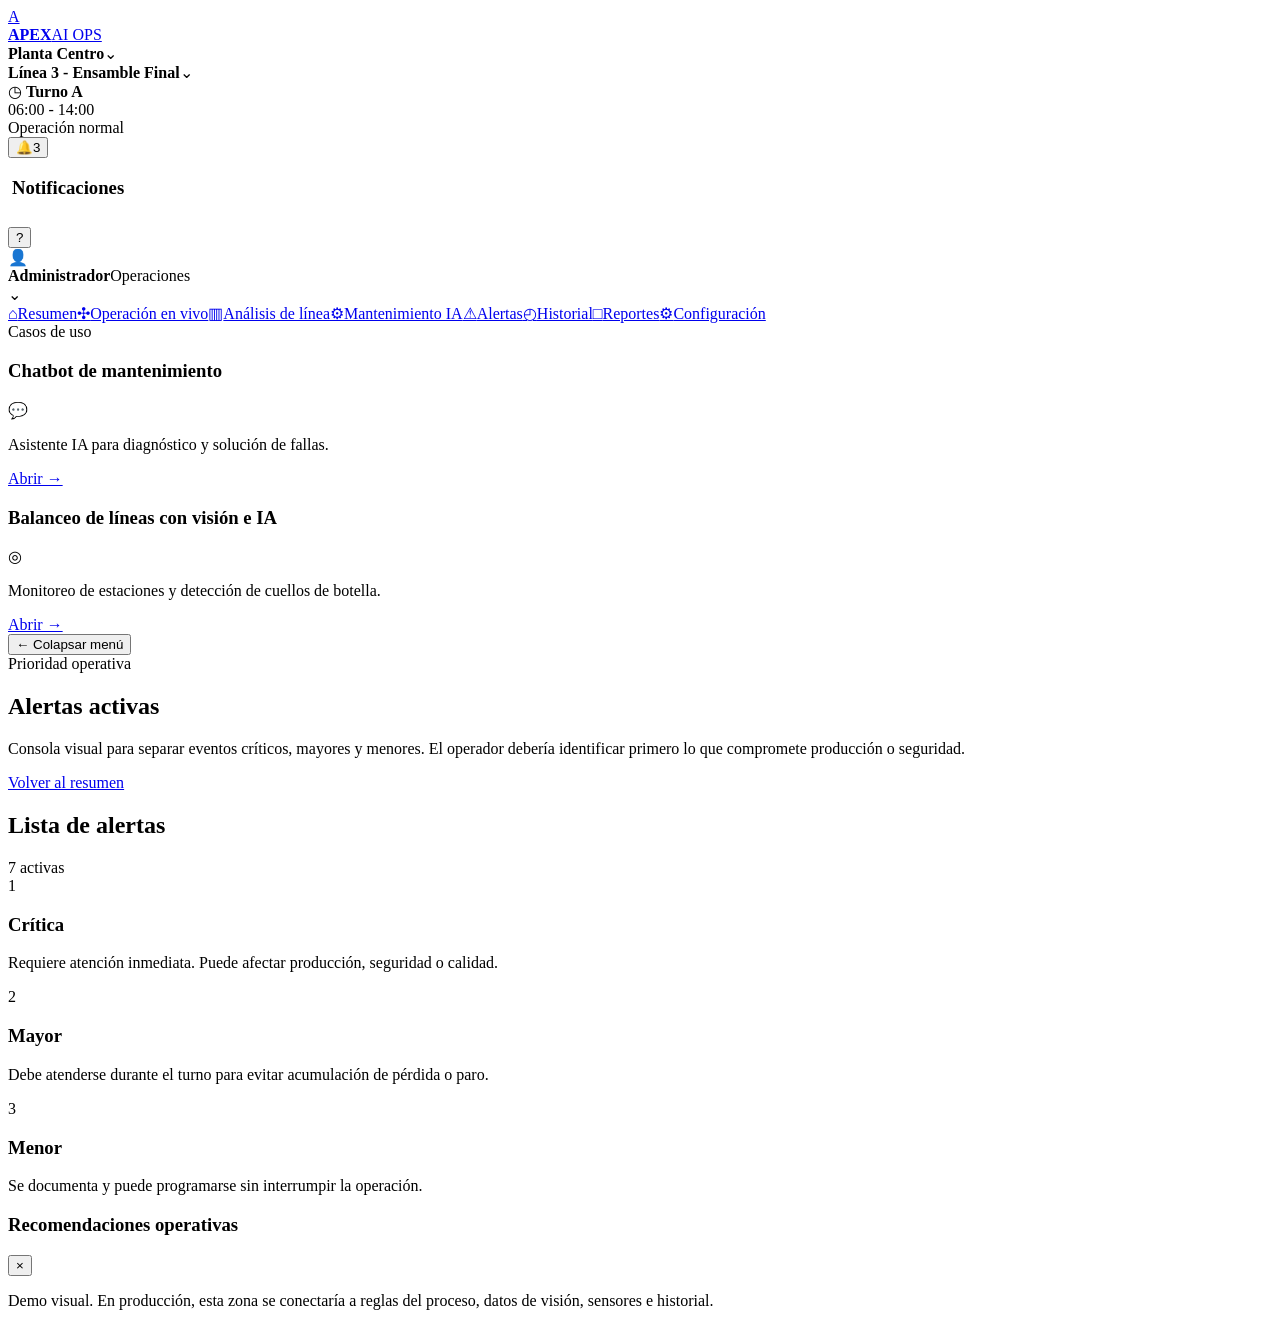
==== alertas.html @ f7f69852 "Add files via upload" ====
<!doctype html>
<html lang="es">
<head>
  <meta charset="utf-8" />
  <meta name="viewport" content="width=device-width, initial-scale=1" />
  <title>Alertas | APEX AI OPS</title>
  <meta name="description" content="Prototipo visual de interfaz industrial APEX AI OPS." />
  <link rel="stylesheet" href="assets/css/styles.css" />
</head>
<body>
  <div class="app-shell">
    <header class="topbar">
      <a class="brand" href="index.html" aria-label="Inicio APEX AI OPS">
        <div class="brand-mark">A</div>
        <div class="brand-text"><strong>APEX</strong><span>AI OPS</span></div>
      </a>
      <div class="topbar-main">
        <div class="topbar-selects">
          <div class="selector"><strong>Planta Centro</strong><span>⌄</span></div>
          <div class="selector"><strong>Línea 3 - Ensamble Final</strong><span>⌄</span></div>
        </div>
        <div class="topbar-status">
          <div class="shift">◷ <span><b>Turno A</b><br />06:00 - 14:00</span></div>
          <div class="status-pill"><span class="status-dot" data-operation-status-dot></span><span data-operation-status-text>Operación normal</span></div>
          <div class="notif-wrapper">
            <button class="icon-btn" type="button" data-toggle-notifications aria-label="Notificaciones">🔔<span class="badge">3</span></button>
            <div class="notif-menu" data-notifications-menu>
              <div class="card-header" style="padding:0 4px 10px;min-height:auto;border-bottom:0;"><h3 class="card-title">Notificaciones</h3></div>
              <div class="alert-list" data-alert-list data-limit="3"></div>
            </div>
          </div>
          <button class="icon-btn" type="button" aria-label="Ayuda">?</button>
          <div class="user-menu"><div class="avatar">👤</div><div class="user-label"><strong>Administrador</strong><span>Operaciones</span></div><span>⌄</span></div>
        </div>
      </div>
    </header>

    <aside class="sidebar">
      <nav class="nav-list" aria-label="Navegación principal">
        <a class="nav-item " href="index.html"><span class="nav-icon">⌂</span><span>Resumen</span></a><a class="nav-item " href="operacion.html"><span class="nav-icon">✣</span><span>Operación en vivo</span></a><a class="nav-item " href="balanceo.html"><span class="nav-icon">▥</span><span>Análisis de línea</span></a><a class="nav-item " href="mantenimiento.html"><span class="nav-icon">⚙</span><span>Mantenimiento IA</span></a><a class="nav-item active" href="alertas.html"><span class="nav-icon">⚠</span><span>Alertas</span></a><a class="nav-item " href="historial.html"><span class="nav-icon">◴</span><span>Historial</span></a><a class="nav-item " href="reportes.html"><span class="nav-icon">□</span><span>Reportes</span></a><a class="nav-item " href="configuracion.html"><span class="nav-icon">⚙</span><span>Configuración</span></a>
      </nav>
      <div class="sidebar-section-title">Casos de uso</div>
      <div class="usecase-rail">
        <article class="usecase-mini">
          <header><h3>Chatbot de mantenimiento</h3><div class="usecase-icon">💬</div></header>
          <p>Asistente IA para diagnóstico y solución de fallas.</p>
          <a class="link-arrow" href="mantenimiento.html">Abrir →</a>
        </article>
        <article class="usecase-mini">
          <header><h3>Balanceo de líneas con visión e IA</h3><div class="usecase-icon">◎</div></header>
          <p>Monitoreo de estaciones y detección de cuellos de botella.</p>
          <a class="link-arrow" href="balanceo.html">Abrir →</a>
        </article>
      </div>
      <button class="collapse-btn" data-collapse-sidebar type="button">← <span>Colapsar menú</span></button>
    </aside>

    <main class="main">
      
<section class="page-title-row"><div><div class="page-kicker">Prioridad operativa</div><h1>Alertas activas</h1><p>Consola visual para separar eventos críticos, mayores y menores. El operador debería identificar primero lo que compromete producción o seguridad.</p></div><a class="btn" href="index.html">Volver al resumen</a></section>
<section class="card"><header class="card-header"><h2 class="card-title">Lista de alertas</h2><span class="tag bad">7 activas</span></header><div class="card-body"><div class="alert-list" data-alert-list></div></div></section>
<section class="section-grid"><article class="card workflow-card"><div class="workflow-number">1</div><h3>Crítica</h3><p>Requiere atención inmediata. Puede afectar producción, seguridad o calidad.</p></article><article class="card workflow-card"><div class="workflow-number">2</div><h3>Mayor</h3><p>Debe atenderse durante el turno para evitar acumulación de pérdida o paro.</p></article><article class="card workflow-card"><div class="workflow-number">3</div><h3>Menor</h3><p>Se documenta y puede programarse sin interrumpir la operación.</p></article></section>

    </main>
  </div>

  <div class="modal-backdrop" data-modal>
    <section class="modal" role="dialog" aria-modal="true" aria-label="Recomendaciones">
      <header><h3>Recomendaciones operativas</h3><button class="icon-btn" data-close-modal type="button">×</button></header>
      <div class="modal-body">
        <p class="helper-note">Demo visual. En producción, esta zona se conectaría a reglas del proceso, datos de visión, sensores e historial.</p>
        <div style="margin-top:12px;" data-recommendations></div>
      </div>
    </section>
  </div>
  <script src="assets/js/app.js"></script>
</body>
</html>
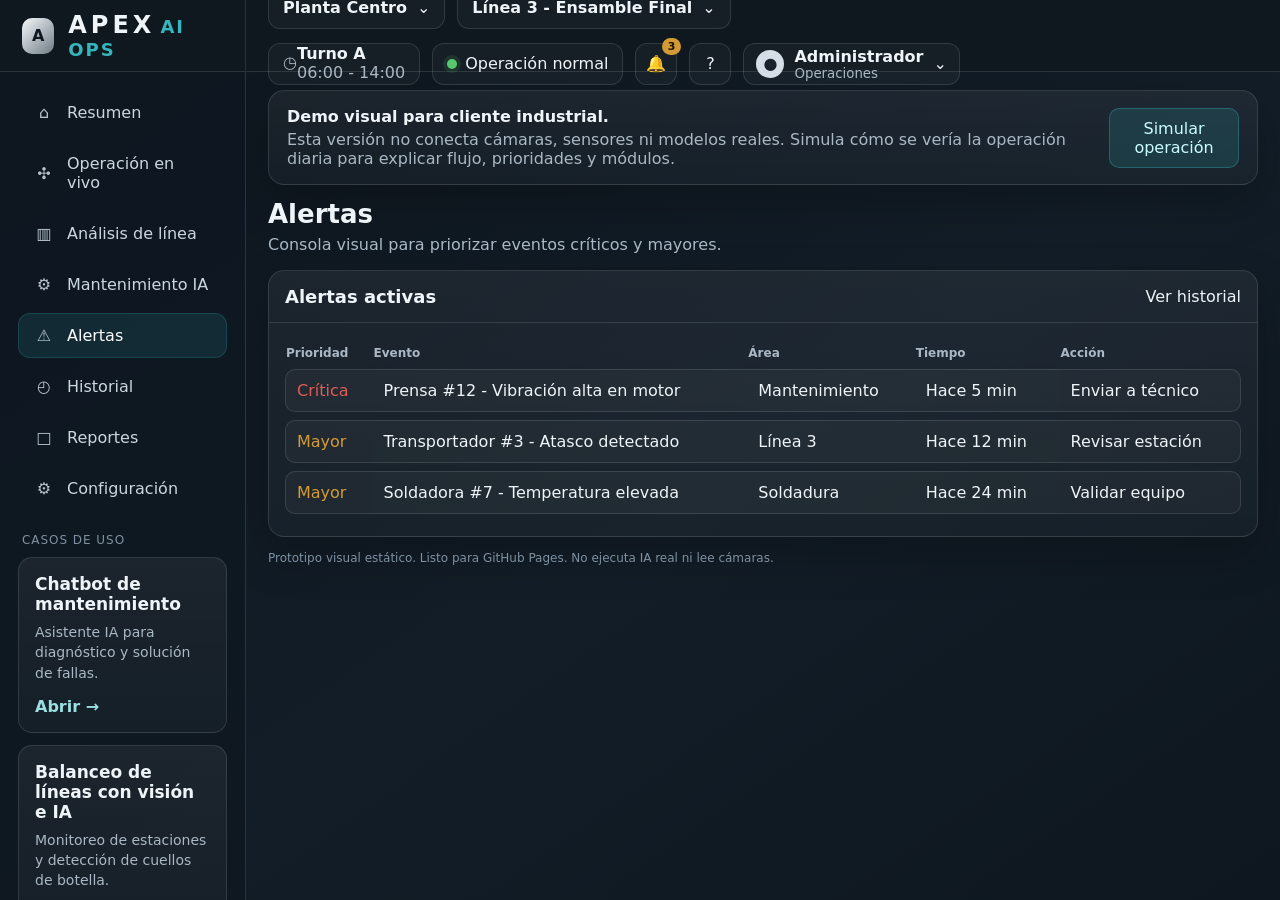
==== commit b6684b41: "Add files via upload" ====
--- a/alertas.html
+++ b/alertas.html
@@ -1,78 +1,29 @@
-<!doctype html>
-<html lang="es">
-<head>
-  <meta charset="utf-8" />
-  <meta name="viewport" content="width=device-width, initial-scale=1" />
-  <title>Alertas | APEX AI OPS</title>
-  <meta name="description" content="Prototipo visual de interfaz industrial APEX AI OPS." />
-  <link rel="stylesheet" href="assets/css/styles.css" />
-</head>
-<body>
-  <div class="app-shell">
-    <header class="topbar">
-      <a class="brand" href="index.html" aria-label="Inicio APEX AI OPS">
-        <div class="brand-mark">A</div>
-        <div class="brand-text"><strong>APEX</strong><span>AI OPS</span></div>
-      </a>
-      <div class="topbar-main">
-        <div class="topbar-selects">
-          <div class="selector"><strong>Planta Centro</strong><span>⌄</span></div>
-          <div class="selector"><strong>Línea 3 - Ensamble Final</strong><span>⌄</span></div>
-        </div>
-        <div class="topbar-status">
-          <div class="shift">◷ <span><b>Turno A</b><br />06:00 - 14:00</span></div>
-          <div class="status-pill"><span class="status-dot" data-operation-status-dot></span><span data-operation-status-text>Operación normal</span></div>
-          <div class="notif-wrapper">
-            <button class="icon-btn" type="button" data-toggle-notifications aria-label="Notificaciones">🔔<span class="badge">3</span></button>
-            <div class="notif-menu" data-notifications-menu>
-              <div class="card-header" style="padding:0 4px 10px;min-height:auto;border-bottom:0;"><h3 class="card-title">Notificaciones</h3></div>
-              <div class="alert-list" data-alert-list data-limit="3"></div>
-            </div>
-          </div>
-          <button class="icon-btn" type="button" aria-label="Ayuda">?</button>
-          <div class="user-menu"><div class="avatar">👤</div><div class="user-label"><strong>Administrador</strong><span>Operaciones</span></div><span>⌄</span></div>
-        </div>
-      </div>
-    </header>
-
-    <aside class="sidebar">
-      <nav class="nav-list" aria-label="Navegación principal">
-        <a class="nav-item " href="index.html"><span class="nav-icon">⌂</span><span>Resumen</span></a><a class="nav-item " href="operacion.html"><span class="nav-icon">✣</span><span>Operación en vivo</span></a><a class="nav-item " href="balanceo.html"><span class="nav-icon">▥</span><span>Análisis de línea</span></a><a class="nav-item " href="mantenimiento.html"><span class="nav-icon">⚙</span><span>Mantenimiento IA</span></a><a class="nav-item active" href="alertas.html"><span class="nav-icon">⚠</span><span>Alertas</span></a><a class="nav-item " href="historial.html"><span class="nav-icon">◴</span><span>Historial</span></a><a class="nav-item " href="reportes.html"><span class="nav-icon">□</span><span>Reportes</span></a><a class="nav-item " href="configuracion.html"><span class="nav-icon">⚙</span><span>Configuración</span></a>
-      </nav>
-      <div class="sidebar-section-title">Casos de uso</div>
-      <div class="usecase-rail">
-        <article class="usecase-mini">
-          <header><h3>Chatbot de mantenimiento</h3><div class="usecase-icon">💬</div></header>
-          <p>Asistente IA para diagnóstico y solución de fallas.</p>
-          <a class="link-arrow" href="mantenimiento.html">Abrir →</a>
-        </article>
-        <article class="usecase-mini">
-          <header><h3>Balanceo de líneas con visión e IA</h3><div class="usecase-icon">◎</div></header>
-          <p>Monitoreo de estaciones y detección de cuellos de botella.</p>
-          <a class="link-arrow" href="balanceo.html">Abrir →</a>
-        </article>
-      </div>
-      <button class="collapse-btn" data-collapse-sidebar type="button">← <span>Colapsar menú</span></button>
-    </aside>
-
-    <main class="main">
-      
-<section class="page-title-row"><div><div class="page-kicker">Prioridad operativa</div><h1>Alertas activas</h1><p>Consola visual para separar eventos críticos, mayores y menores. El operador debería identificar primero lo que compromete producción o seguridad.</p></div><a class="btn" href="index.html">Volver al resumen</a></section>
-<section class="card"><header class="card-header"><h2 class="card-title">Lista de alertas</h2><span class="tag bad">7 activas</span></header><div class="card-body"><div class="alert-list" data-alert-list></div></div></section>
-<section class="section-grid"><article class="card workflow-card"><div class="workflow-number">1</div><h3>Crítica</h3><p>Requiere atención inmediata. Puede afectar producción, seguridad o calidad.</p></article><article class="card workflow-card"><div class="workflow-number">2</div><h3>Mayor</h3><p>Debe atenderse durante el turno para evitar acumulación de pérdida o paro.</p></article><article class="card workflow-card"><div class="workflow-number">3</div><h3>Menor</h3><p>Se documenta y puede programarse sin interrumpir la operación.</p></article></section>
-
-    </main>
-  </div>
-
-  <div class="modal-backdrop" data-modal>
-    <section class="modal" role="dialog" aria-modal="true" aria-label="Recomendaciones">
-      <header><h3>Recomendaciones operativas</h3><button class="icon-btn" data-close-modal type="button">×</button></header>
-      <div class="modal-body">
-        <p class="helper-note">Demo visual. En producción, esta zona se conectaría a reglas del proceso, datos de visión, sensores e historial.</p>
-        <div style="margin-top:12px;" data-recommendations></div>
-      </div>
-    </section>
-  </div>
-  <script src="assets/js/app.js"></script>
-</body>
-</html>
+<!doctype html><html lang="es"><head><meta charset="utf-8"><meta name="viewport" content="width=device-width,initial-scale=1"><title>Alertas | APEX AI OPS</title><style>
+:root{
+  --bg:#0f1720; --panel:#17212b; --panel2:#1b2733; --panel3:#22303c;
+  --line:rgba(202,215,225,.14); --line2:rgba(202,215,225,.25);
+  --text:#eef4f8; --muted:#a9b8c4; --soft:#7f90a0;
+  --teal:#36b6bc; --green:#58c56f; --amber:#d49b34; --red:#df5d56; --blue:#5ca7d9;
+  --shadow:0 18px 45px rgba(0,0,0,.22); --r:16px; --sidebar:288px; --top:72px;
+  font-family:Inter,ui-sans-serif,system-ui,-apple-system,BlinkMacSystemFont,"Segoe UI",sans-serif;
+}
+*{box-sizing:border-box} html{background:var(--bg);color:var(--text)} body{margin:0;min-height:100vh;background:linear-gradient(145deg,#0d151d 0%,#121d27 55%,#0e171f 100%);color:var(--text)}
+a{color:inherit;text-decoration:none} button,input,select{font:inherit} .app{min-height:100vh;display:grid;grid-template-columns:var(--sidebar) 1fr;grid-template-rows:var(--top) 1fr}.topbar{grid-column:1/3;display:flex;align-items:center;border-bottom:1px solid var(--line);background:rgba(15,23,32,.96);position:sticky;top:0;z-index:10}.brand{width:var(--sidebar);height:100%;display:flex;align-items:center;gap:14px;padding:0 22px;border-right:1px solid var(--line)}.brand-mark{width:36px;height:36px;border-radius:10px;background:linear-gradient(135deg,#f5f8fa,#6f7c86);color:#0f1720;display:grid;place-items:center;font-weight:900}.brand strong{font-size:24px;letter-spacing:4px}.brand span{font-size:18px;color:var(--teal);font-weight:800;letter-spacing:2px}.top-meta{flex:1;display:flex;align-items:center;justify-content:space-between;height:100%;gap:14px;padding:0 22px}.selectors,.status-area{display:flex;align-items:center;gap:12px}.selector,.shift,.user,.status-pill,.icon-btn{background:rgba(255,255,255,.035);border:1px solid var(--line);border-radius:12px;color:var(--text);min-height:42px;display:flex;align-items:center}.selector{padding:0 14px;gap:10px}.shift{padding:0 14px;color:var(--muted);line-height:1.15}.shift b{color:var(--text)}.status-pill{padding:0 14px;gap:8px}.dot{width:10px;height:10px;border-radius:99px;background:var(--green);box-shadow:0 0 0 4px rgba(88,197,111,.12)}.icon-btn{position:relative;justify-content:center;width:42px;cursor:pointer}.icon-btn:hover,.selector:hover{border-color:var(--line2);background:rgba(255,255,255,.055)}.badge{position:absolute;right:-5px;top:-6px;background:var(--amber);color:#1d1405;border-radius:99px;font-size:11px;font-weight:800;padding:2px 6px}.user{gap:10px;padding:0 12px}.avatar{width:28px;height:28px;border-radius:50%;background:#d5dee6;color:#18222c;display:grid;place-items:center}.user small{display:block;color:var(--muted)}.sidebar{border-right:1px solid var(--line);padding:18px 18px 20px;background:rgba(14,24,33,.86);position:sticky;top:var(--top);height:calc(100vh - var(--top));overflow:auto}.nav{display:flex;flex-direction:column;gap:6px}.nav a{display:flex;align-items:center;gap:12px;padding:12px 14px;border-radius:12px;color:#cbd7df;border:1px solid transparent}.nav a.active,.nav a:hover{background:rgba(54,182,188,.12);border-color:rgba(54,182,188,.2);color:#fff}.nav i{font-style:normal;width:22px;text-align:center;color:#b8c5ce}.section-title{margin:22px 4px 10px;color:var(--soft);font-size:12px;letter-spacing:.08em;text-transform:uppercase}.mini-card{background:linear-gradient(180deg,rgba(255,255,255,.06),rgba(255,255,255,.03));border:1px solid var(--line);border-radius:14px;padding:16px;margin-bottom:12px}.mini-card h3{margin:0 0 8px;font-size:17px}.mini-card p{margin:0 0 14px;color:var(--muted);font-size:14px;line-height:1.45}.mini-card .open{color:#9bdfe2;font-weight:700}.main{padding:18px 22px 26px;overflow:hidden}.banner,.card,.kpi{background:linear-gradient(180deg,rgba(255,255,255,.055),rgba(255,255,255,.026));border:1px solid var(--line);border-radius:var(--r);box-shadow:var(--shadow)}.banner{display:flex;justify-content:space-between;align-items:center;gap:18px;padding:16px 18px;margin-bottom:14px}.banner p{margin:4px 0 0;color:var(--muted)}.btn{border:1px solid var(--line2);background:#22313f;color:var(--text);border-radius:10px;padding:10px 14px;cursor:pointer}.btn.primary{background:rgba(54,182,188,.16);border-color:rgba(54,182,188,.34);color:#c9fbff}.btn.warn{background:rgba(212,155,52,.12);border-color:rgba(212,155,52,.35);color:#ffd98f}.btn:hover{filter:brightness(1.08)}.kpis{display:grid;grid-template-columns:repeat(5,minmax(0,1fr));gap:12px;margin-bottom:14px}.kpi{padding:14px 16px;min-height:128px}.kpi-title{color:#d5dee5;font-weight:700}.kpi-value{font-size:30px;font-weight:800;margin-top:4px}.good{color:var(--green)}.neutral{color:var(--blue)}.bad,.critical{color:var(--red)}.warn,.major{color:var(--amber)}.kpi small{display:block;color:var(--muted);margin:2px 0 10px}.spark{width:100%;height:32px}.grid-2{display:grid;grid-template-columns:minmax(420px,.95fr) minmax(520px,1.25fr);gap:14px}.card{padding:0;overflow:hidden}.card-head{min-height:52px;padding:0 16px;border-bottom:1px solid var(--line);display:flex;justify-content:space-between;align-items:center}.card-head h2{font-size:18px;margin:0}.online{font-size:12px;color:var(--muted);display:flex;align-items:center;gap:6px}.body{padding:14px 16px}.chat-layout{display:grid;grid-template-columns:1fr 210px;gap:12px}.bubble{border:1px solid var(--line);background:rgba(25,37,49,.76);border-radius:12px;padding:12px 14px;margin-bottom:12px;color:#dce6ec;line-height:1.5}.bubble.user{margin-left:45px;background:#223244}.bubble label{display:flex;justify-content:space-between;color:var(--muted);font-size:12px;margin-bottom:5px}.actions{border:1px solid var(--line);border-radius:12px;padding:12px;margin-top:12px}.action-row{display:grid;grid-template-columns:22px 1fr auto;align-items:center;gap:8px;padding:9px 0;border-bottom:1px solid rgba(255,255,255,.05)}.action-row:last-child{border-bottom:0}.check{width:16px;height:16px;border:1px solid var(--line2);border-radius:4px;display:grid;place-items:center;color:var(--green);font-size:12px}.chip{background:#263644;border:1px solid var(--line);border-radius:8px;padding:6px 8px;color:#cbd7df;font-size:12px}.sidebox{border:1px solid var(--line);border-radius:12px;overflow:hidden}.sidebox section{padding:12px;border-bottom:1px solid var(--line)}.sidebox section:last-child{border-bottom:0}.sidebox h4{margin:0 0 10px;font-size:14px}.resource,.history{display:flex;gap:8px;align-items:flex-start;color:#cbd7df;font-size:12px;margin-bottom:10px}.tag{font-size:11px;border-radius:999px;padding:3px 7px;background:rgba(88,197,111,.12);color:#8ee5a0;margin-left:auto}.input-row{display:flex;margin-top:12px;gap:8px}.input-row input{flex:1;background:#111c25;color:var(--text);border:1px solid var(--line);border-radius:10px;padding:12px}.tabs{display:flex;gap:8px;align-items:center;flex-wrap:wrap}.select-like{background:#111c25;border:1px solid var(--line);border-radius:8px;padding:9px 10px;color:#dbe4ea}.line-view{margin-top:12px;border:1px solid var(--line);border-radius:13px;overflow:hidden;background:linear-gradient(180deg,#1c2b37,#111a22)}.station-strip{height:138px;display:grid;grid-template-columns:repeat(8,1fr);gap:10px;padding:18px;background:radial-gradient(circle at 55% 0,rgba(92,167,217,.16),transparent 42%),linear-gradient(180deg,#203342,#15222d)}.station{position:relative;border:2px solid rgba(88,197,111,.7);border-radius:10px;background:rgba(88,197,111,.08);display:flex;align-items:center;justify-content:center;flex-direction:column;gap:4px}.station.warn{border-color:rgba(212,155,52,.86);background:rgba(212,155,52,.11)}.station.bad{border-color:rgba(223,93,86,.95);background:rgba(223,93,86,.15)}.station b{font-size:18px}.station small{color:var(--muted)}.station .alert-triangle{position:absolute;top:-18px;color:var(--red);font-size:20px}.bar-chart{padding:14px 10px 8px}.bars{height:130px;display:grid;grid-template-columns:repeat(8,1fr);gap:18px;align-items:end;border-bottom:1px solid var(--line2);position:relative;padding:0 14px}.target{position:absolute;left:0;right:0;bottom:70%;border-top:1px dashed rgba(212,155,52,.8);font-size:12px;color:var(--amber);text-align:right;padding-right:12px}.bar{border-radius:8px 8px 0 0;min-height:14px;background:linear-gradient(180deg,rgba(88,197,111,.88),rgba(88,197,111,.36));position:relative;text-align:center}.bar.warn{background:linear-gradient(180deg,rgba(212,155,52,.9),rgba(212,155,52,.35))}.bar.bad{background:linear-gradient(180deg,rgba(223,93,86,.95),rgba(223,93,86,.35))}.bar span{position:absolute;top:-23px;left:0;right:0;font-weight:800}.bar-labels{display:grid;grid-template-columns:repeat(8,1fr);gap:18px;padding:8px 14px 0;color:var(--muted);font-size:12px;text-align:center}.lower-3{display:grid;grid-template-columns:1.1fr .85fr .9fr;gap:12px;margin-top:12px}.inner{border:1px solid var(--line);border-radius:13px;padding:14px;background:rgba(16,27,36,.48)}.inner h3,.inner h4{margin:0 0 9px;font-size:16px}.big{font-size:30px;font-weight:850}.donut{width:104px;height:104px;border-radius:50%;background:conic-gradient(var(--green) 0 25%,var(--blue) 25% 75%,var(--red) 75% 100%);position:relative;flex:0 0 auto}.donut:after{content:"";position:absolute;inset:22px;background:#17212b;border-radius:50%}.legend{display:grid;gap:7px}.legend div{display:flex;align-items:center;gap:8px;color:#cbd7df;font-size:13px}.sq{width:10px;height:10px;border-radius:3px;background:var(--green)}.sq.blue{background:var(--blue)}.sq.red{background:var(--red)}.bottom-grid{display:grid;grid-template-columns:.9fr 1.2fr 1fr;gap:14px;margin-top:14px}.stats{display:grid;grid-template-columns:repeat(4,1fr);gap:10px}.stat{display:flex;align-items:center;gap:10px;color:var(--muted)}.stat b{display:block;color:var(--text);font-size:20px}.progress{width:42px;height:42px;border-radius:50%;background:conic-gradient(var(--teal) 0 78%,rgba(255,255,255,.1) 78% 100%)}.alert-list{display:grid;gap:9px}.alert-item{display:grid;grid-template-columns:78px 1fr auto;gap:8px;align-items:center;color:#d9e3ea;font-size:13px}.alert-item small{color:var(--muted)}.table{width:100%;border-collapse:separate;border-spacing:0 8px}.table th{font-size:12px;color:var(--muted);text-align:left;font-weight:600}.table td{background:rgba(255,255,255,.035);padding:11px;border-top:1px solid var(--line);border-bottom:1px solid var(--line)}.table td:first-child{border-left:1px solid var(--line);border-radius:10px 0 0 10px}.table td:last-child{border-right:1px solid var(--line);border-radius:0 10px 10px 0}.page-title{margin:0 0 12px;font-size:26px}.page-note{color:var(--muted);margin-top:-6px;margin-bottom:16px}.module-grid{display:grid;grid-template-columns:repeat(2,minmax(0,1fr));gap:14px}.operation-map{height:320px;border:1px solid var(--line);border-radius:14px;background:linear-gradient(135deg,#1f303d,#12202a);display:grid;grid-template-columns:repeat(4,1fr);gap:14px;padding:18px}.cell{border:1px solid var(--line2);border-radius:12px;display:grid;place-items:center;text-align:center;background:rgba(255,255,255,.035)}.cell.bad{border-color:rgba(223,93,86,.6);background:rgba(223,93,86,.12)}.notif-menu{display:none;position:absolute;right:88px;top:64px;width:360px;background:#17212b;border:1px solid var(--line2);border-radius:14px;padding:14px;box-shadow:var(--shadow);z-index:30}.notif-menu.open{display:block}.modal{display:none;position:fixed;inset:0;background:rgba(0,0,0,.5);z-index:50;align-items:center;justify-content:center;padding:20px}.modal.open{display:flex}.modal-card{width:min(560px,96vw);background:#17212b;border:1px solid var(--line2);border-radius:16px;box-shadow:var(--shadow);padding:18px}.modal-card header{display:flex;justify-content:space-between;align-items:center;margin-bottom:12px}.modal-card h3{margin:0}.footer-note{color:var(--soft);font-size:12px;margin-top:14px}.text-muted{color:var(--muted)}.only-mobile{display:none}
+@media(max-width:1300px){:root{--sidebar:246px}.kpis{grid-template-columns:repeat(3,1fr)}.grid-2,.bottom-grid,.module-grid{grid-template-columns:1fr}.chat-layout{grid-template-columns:1fr}.sidebox{display:grid;grid-template-columns:1fr 1fr}.lower-3{grid-template-columns:1fr}.top-meta{align-items:flex-start;flex-direction:column;justify-content:center}.topbar{height:auto;min-height:var(--top)}}
+@media(max-width:860px){.app{grid-template-columns:1fr;grid-template-rows:auto auto 1fr}.topbar{grid-column:1;flex-direction:column;align-items:stretch}.brand{width:100%;height:64px}.sidebar{position:relative;top:0;height:auto;grid-row:2}.main{grid-row:3}.kpis{grid-template-columns:1fr}.selectors,.status-area{flex-wrap:wrap}.station-strip{grid-template-columns:repeat(4,1fr);height:auto}.bars{gap:8px}.alert-item{grid-template-columns:1fr}.sidebox{display:block}.top-meta{padding:12px}.only-mobile{display:block}}
+</style></head><body><div class="app"><header class="topbar"><a class="brand" href="index.html"><div class="brand-mark">A</div><div><strong>APEX</strong> <span>AI OPS</span></div></a><div class="top-meta"><div class="selectors"><div class="selector"><b>Planta Centro</b>⌄</div><div class="selector"><b>Línea 3 - Ensamble Final</b>⌄</div></div><div class="status-area"><div class="shift">◷ <span><b>Turno A</b><br>06:00 - 14:00</span></div><div class="status-pill"><span class="dot" data-status-dot></span><span data-status-text>Operación normal</span></div><button class="icon-btn" data-toggle-notif>🔔<span class="badge">3</span></button><button class="icon-btn">?</button><div class="user"><div class="avatar">●</div><div><b>Administrador</b><small>Operaciones</small></div>⌄</div></div></div><div class="notif-menu"><h3 style="margin-top:0">Notificaciones</h3><div class="alert-list" data-notif></div></div></header><aside class="sidebar"><nav class="nav"><a class="" href="index.html"><i>⌂</i><span>Resumen</span></a><a class="" href="operacion.html"><i>✣</i><span>Operación en vivo</span></a><a class="" href="balanceo.html"><i>▥</i><span>Análisis de línea</span></a><a class="" href="mantenimiento.html"><i>⚙</i><span>Mantenimiento IA</span></a><a class="active" href="alertas.html"><i>⚠</i><span>Alertas</span></a><a class="" href="historial.html"><i>◴</i><span>Historial</span></a><a class="" href="reportes.html"><i>□</i><span>Reportes</span></a><a class="" href="configuracion.html"><i>⚙</i><span>Configuración</span></a></nav><div class="section-title">Casos de uso</div><div class="mini-card"><h3>Chatbot de mantenimiento</h3><p>Asistente IA para diagnóstico y solución de fallas.</p><a class="open" href="mantenimiento.html">Abrir →</a></div><div class="mini-card"><h3>Balanceo de líneas con visión e IA</h3><p>Monitoreo de estaciones y detección de cuellos de botella.</p><a class="open" href="balanceo.html">Abrir →</a></div></aside><main class="main"><section class="banner"><div><strong>Demo visual para cliente industrial.</strong><p>Esta versión no conecta cámaras, sensores ni modelos reales. Simula cómo se vería la operación diaria para explicar flujo, prioridades y módulos.</p></div><button class="btn primary" data-demo>Simular operación</button></section><h1 class="page-title">Alertas</h1><p class="page-note">Consola visual para priorizar eventos críticos y mayores.</p><section class="card"><header class="card-head"><h2>Alertas activas</h2><a class="open" href="historial.html">Ver historial</a></header><div class="body"><table class="table"><thead><tr><th>Prioridad</th><th>Evento</th><th>Área</th><th>Tiempo</th><th>Acción</th></tr></thead><tbody><tr><td class="critical">Crítica</td><td>Prensa #12 - Vibración alta en motor</td><td>Mantenimiento</td><td>Hace 5 min</td><td>Enviar a técnico</td></tr><tr><td class="major">Mayor</td><td>Transportador #3 - Atasco detectado</td><td>Línea 3</td><td>Hace 12 min</td><td>Revisar estación</td></tr><tr><td class="major">Mayor</td><td>Soldadora #7 - Temperatura elevada</td><td>Soldadura</td><td>Hace 24 min</td><td>Validar equipo</td></tr></tbody></table></div></section><p class="footer-note">Prototipo visual estático. Listo para GitHub Pages. No ejecuta IA real ni lee cámaras.</p></main></div><div class="modal"><div class="modal-card"><header><h3>Recomendaciones para estación 05</h3><button class="icon-btn" data-close-modal>×</button></header><p class="text-muted">En producción se generarían con datos de visión, tiempos de ciclo, historial de paros y reglas del proceso.</p><ul><li>Revisar asignación de operador.</li><li>Reducir carga de estación 05.</li><li>Validar herramienta de atornillado.</li><li>Revisar microparos de los últimos 15 minutos.</li></ul></div></div><script>
+(function(){
+  const $=(s,r=document)=>r.querySelector(s); const $$=(s,r=document)=>Array.from(r.querySelectorAll(s));
+  const alerts=[
+    ['Crítica','Prensa #12 - Vibración alta en motor','Hace 5 min','critical'],
+    ['Mayor','Transportador #3 - Atasco detectado','Hace 12 min','major'],
+    ['Mayor','Soldadora #7 - Temperatura elevada','Hace 24 min','major']
+  ];
+  const notif=$('[data-notif]'); if(notif){ notif.innerHTML=alerts.map(a=>`<div class="alert-item"><b class="${a[3]}">${a[0]}</b><span>${a[1]}</span><small>${a[2]}</small></div>`).join(''); }
+  const nbtn=$('[data-toggle-notif]'), menu=$('.notif-menu'); if(nbtn&&menu){nbtn.addEventListener('click',()=>menu.classList.toggle('open'));}
+  $$('[data-mode]').forEach(btn=>btn.addEventListener('click',()=>{$$('[data-mode]').forEach(b=>b.classList.remove('primary'));btn.classList.add('primary');const label=$('[data-mode-label]'); if(label) label.textContent=btn.dataset.mode==='heat'?'Mapa de calor activo':'Vista de línea activa';}));
+  const modal=$('.modal'); $$('[data-open-modal]').forEach(b=>b.addEventListener('click',()=>modal&&modal.classList.add('open'))); $$('[data-close-modal]').forEach(b=>b.addEventListener('click',()=>modal&&modal.classList.remove('open')));
+  const form=$('[data-chat-form]'); if(form){form.addEventListener('submit',e=>{e.preventDefault(); const input=$('[data-chat-input]'); const log=$('[data-chat-log]'); if(!input||!log||!input.value.trim())return; const msg=input.value.trim(); const div=document.createElement('div'); div.className='bubble user'; div.innerHTML=`<label><span>Técnico</span><span>Ahora</span></label>${msg}`; log.appendChild(div); input.value=''; setTimeout(()=>{const ans=document.createElement('div'); ans.className='bubble'; ans.innerHTML='<label><span>Asistente IA</span><span>Ahora</span></label>Mensaje recibido. En esta demo la respuesta es simulada; en producción se conectaría al backend de IA y al historial de mantenimiento.'; log.appendChild(ans);},250);});}
+  const demo=$('[data-demo]'); if(demo){demo.addEventListener('click',()=>{const status=$('[data-status-text]'); const dot=$('[data-status-dot]'); if(status)status.textContent='Evento simulado: revisar estación 05'; if(dot)dot.style.background='var(--amber)'; alert('Demo visual: se simula una condición de sobrecarga en estación 05. No hay conexión real a cámaras, sensores ni modelos de IA.');});}
+})();
+</script></body></html>
